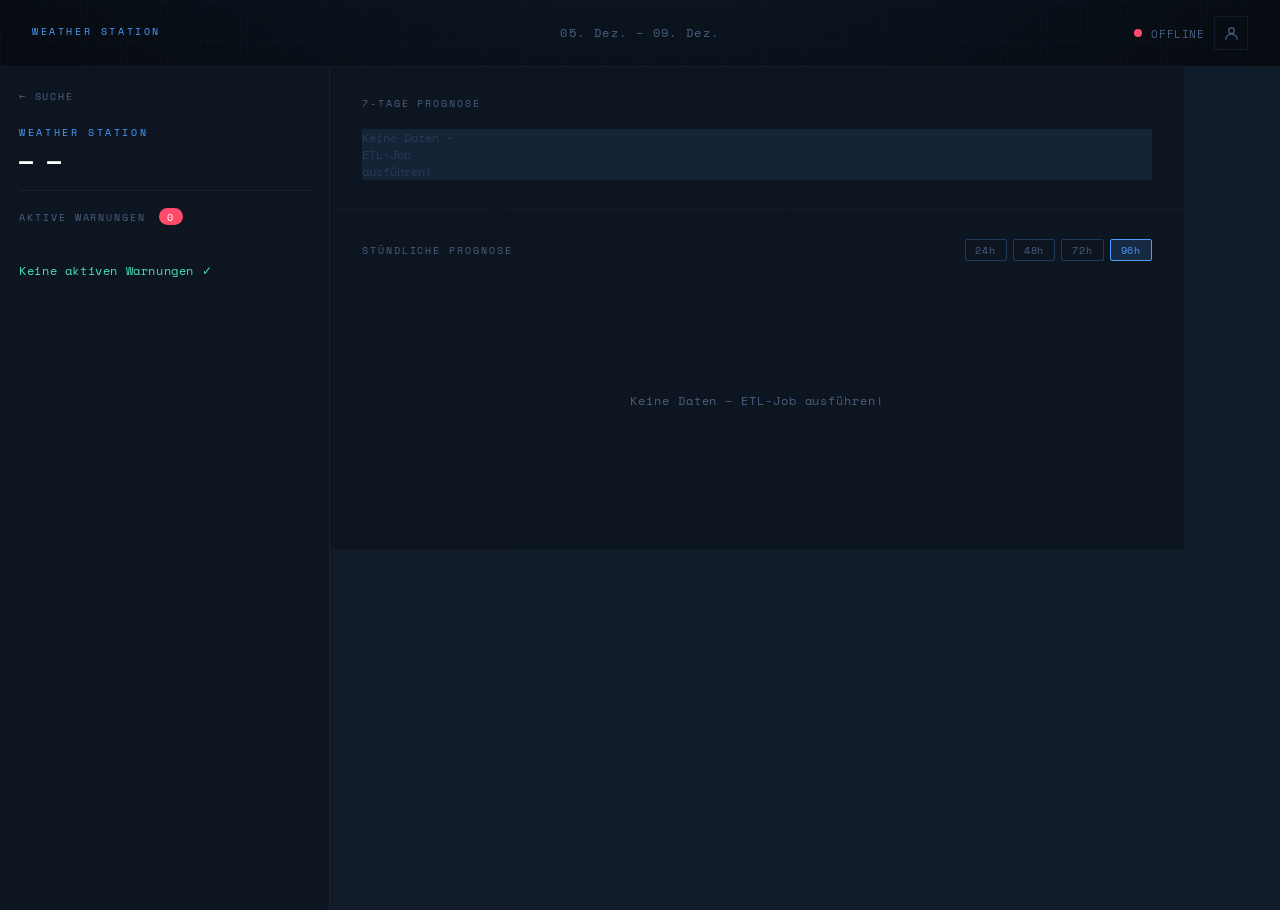
==== frontend/dashboard.html @ 2b3373ed "add user login and user panel at the upper right corner, custom warings are displayed here by a plac" ====
<!DOCTYPE html>
<html lang="de">
<head>
  <meta charset="UTF-8" />
  <meta name="viewport" content="width=device-width, initial-scale=1.0" />
  <title>Weather Data Visualisation</title>
  <link rel="preconnect" href="https://fonts.googleapis.com" />
  <link href="https://fonts.googleapis.com/css2?family=Space+Mono:wght@400;700&family=DM+Sans:wght@300;400;500&display=swap" rel="stylesheet" />
  <link rel="stylesheet" href="css/style.css" />
</head>
<body>

  <!-- ░░ BACKGROUND GRID ░░ -->
  <div class="bg-grid"></div>
  <div class="bg-glow"></div>

  <!-- ░░ HEADER ░░ -->
  <header class="header">
    <div class="header-left">
      <span class="station-label">WEATHER STATION</span>
    </div>
    <div class="header-center">
      <span class="forecast-range" id="forecastRange">——</span>
    </div>
    <div class="header-right">
      <div class="status-dot" id="statusDot"></div>
      <span class="last-updated" id="lastUpdated">Verbinde...</span>

      <!-- User menu -->
      <div class="user-menu-wrap">
        <button class="user-menu-btn" id="userMenuBtn" title="Anmelden">
          <svg viewBox="0 0 24 24" fill="none" stroke="currentColor" stroke-width="1.8" stroke-linecap="round" stroke-linejoin="round">
            <circle cx="12" cy="8" r="4"/>
            <path d="M4 20c0-4 3.6-7 8-7s8 3 8 7"/>
          </svg>
          <span class="user-online-dot"></span>
        </button>
        <div class="user-panel" id="userPanel">
          <div class="user-panel-header">
            <div class="user-panel-username" id="userPanelUsername"></div>
            <div class="user-panel-email" id="userPanelEmail"></div>
          </div>
          <div class="user-panel-section">
            <div class="user-panel-section-label">AKTIVE WARNUNGEN</div>
            <div class="user-panel-empty">Noch keine Warnungen konfiguriert.<br/>Warning-Baukasten folgt in Kürze.</div>
          </div>
          <div class="user-panel-footer">
            <button class="user-panel-btn danger" onclick="userLogout()">ABMELDEN</button>
          </div>
        </div>
      </div>
    </div>
  </header>

  <!-- ░░ ALERT BANNER ░░ -->
  <div class="alert-banner" id="alertBanner" style="display:none"></div>

  <!-- ░░ LAYOUT: SIDEBAR + MAIN ░░ -->
  <div class="dashboard-layout">

    <!-- ░░ SIDEBAR ░░ -->
    <aside class="sidebar">
      <a href="index.html" class="back-link">← SUCHE</a>

      <div class="sidebar-city">
        <span class="station-label">WEATHER STATION</span>
        <h1 class="city-name" id="cityName">— —</h1>
      </div>

      <div class="sidebar-divider"></div>

      <div class="sidebar-alerts">
        <div class="card-label">AKTIVE WARNUNGEN <span class="alert-count" id="alertCount">0</span></div>
        <div class="alerts-list" id="alertsList">
          <div class="no-alerts">Keine aktiven Warnungen ✓</div>
        </div>
      </div>
    </aside>

    <!-- ░░ MAIN GRID ░░ -->
    <main class="dashboard-grid">

      <!-- 7-day forecast -->
      <section class="card card--forecast">
        <div class="card-label">7-TAGE PROGNOSE</div>
        <div class="forecast-row" id="forecastRow">
          <div class="forecast-loading">Lade...</div>
        </div>
      </section>

      <!-- Hourly Plot (matplotlib PNG) -->
      <section class="card card--hourly-plot">
        <div class="card-label">STÜNDLICHE PROGNOSE
          <span class="plot-hours">
            <button class="toggle-btn" data-hours="24" onclick="switchPlotHours(24)">24h</button>
            <button class="toggle-btn" data-hours="48" onclick="switchPlotHours(48)">48h</button>
            <button class="toggle-btn" data-hours="72" onclick="switchPlotHours(72)">72h</button>
            <button class="toggle-btn active" data-hours="96" onclick="switchPlotHours(96)">96h</button>
          </span>
        </div>
        <div class="hourly-plot-wrapper">
          <img id="hourlyPlotImg" class="hourly-plot-img" src="" alt="Stündliche Prognose" />
          <div class="hourly-plot-loading" id="hourlyPlotLoading">Lade Diagramm...</div>
        </div>
      </section>

    </main>

  </div>

  <!-- ░░ DAY DETAIL MODAL ░░ -->
  <div class="modal-backdrop" id="dayModal" onclick="closeDayModal()">
    <div class="modal-box" onclick="event.stopPropagation()">
      <div class="modal-header">
        <span class="modal-title" id="modalTitle">—</span>
        <button class="modal-close" onclick="closeDayModal()">✕</button>
      </div>
      <div class="modal-body">
        <img id="modalPlotImg" class="modal-plot-img" src="" alt="" />
        <div class="modal-loading" id="modalLoading">Lade Stundendaten...</div>
      </div>
    </div>
  </div>

  <script src="js/app.js"></script>
  <script src="js/user-menu.js"></script>
</body>
</html>
---- frontend/css/style.css ----
/* ═══════════════════════════════════════════════
   Weather Station Dashboard
   Aesthetic: Dark Instrument / Precision Terminal
   ═══════════════════════════════════════════════ */

:root {
  --bg:           #080c12;
  --surface:      #0d1520;
  --surface-2:    #111c2e;
  --border:       rgba(80, 140, 220, 0.12);
  --border-bright:rgba(80, 140, 220, 0.3);
  --text:         #c8d8f0;
  --text-dim:     #4a6080;
  --text-muted:   #2a3a52;
  --accent:       #4a9eff;
  --accent-glow:  rgba(74, 158, 255, 0.15);
  --warm:         #ff9d4a;
  --cold:         #4ad4ff;
  --danger:       #ff4a6a;
  --warning:      #ffb84a;
  --info:         #4adfb8;
  --font-mono:    'Space Mono', monospace;
  --font-body:    'DM Sans', sans-serif;
}

*, *::before, *::after { box-sizing: border-box; margin: 0; padding: 0; }

html { scroll-behavior: smooth; }

body {
  background: var(--bg);
  color: var(--text);
  font-family: var(--font-body);
  font-weight: 300;
  min-height: 100vh;
  overflow-x: hidden;
}

/* ── Background atmosphere ── */
.bg-grid {
  position: fixed; inset: 0; z-index: 0; pointer-events: none;
  background-image:
    linear-gradient(rgba(74,158,255,0.03) 1px, transparent 1px),
    linear-gradient(90deg, rgba(74,158,255,0.03) 1px, transparent 1px);
  background-size: 40px 40px;
}

.bg-glow {
  position: fixed; inset: 0; z-index: 0; pointer-events: none;
  background: radial-gradient(ellipse 80% 50% at 50% -10%, rgba(74,158,255,0.08) 0%, transparent 70%);
}

/* ── Header ── */
.header {
  position: relative; z-index: 10;
  display: flex; justify-content: space-between; align-items: center;
  padding: 1rem 2rem;
  border-bottom: 1px solid var(--border);
}

.header-left { display: flex; align-items: center; }

.station-label {
  font-family: var(--font-mono);
  font-size: 0.65rem;
  letter-spacing: 0.25em;
  color: var(--accent);
  display: block;
  margin-bottom: 0.3rem;
}

.city-name {
  font-family: var(--font-mono);
  font-size: clamp(1.8rem, 4vw, 2.8rem);
  font-weight: 700;
  color: #fff;
  letter-spacing: -0.02em;
  line-height: 1;
}

.header-center {
  position: absolute;
  left: 50%;
  transform: translateX(-50%);
  bottom: 1.5rem;
  text-align: center;
}

.forecast-range {
  font-family: var(--font-mono);
  font-size: 0.72rem;
  letter-spacing: 0.12em;
  color: var(--text-dim);
}

.header-right {
  display: flex; align-items: center; gap: 0.6rem;
}

/* ── User Menu ── */
.user-menu-wrap { position: relative; }

.user-menu-btn {
  background: none;
  border: 1px solid var(--border);
  color: var(--text-dim);
  width: 34px; height: 34px;
  cursor: pointer;
  display: flex; align-items: center; justify-content: center;
  position: relative;
  transition: border-color .2s, color .2s;
}
.user-menu-btn:hover { border-color: var(--border-bright); color: var(--text); }
.user-menu-btn.logged-in { border-color: rgba(74,223,184,.35); color: var(--info); }
.user-menu-btn svg { width: 17px; height: 17px; }

.user-online-dot {
  position: absolute; top: -3px; right: -3px;
  width: 8px; height: 8px; border-radius: 50%;
  background: var(--info);
  box-shadow: 0 0 6px var(--info);
  display: none;
}
.user-menu-btn.logged-in .user-online-dot { display: block; }

.user-panel {
  position: absolute; top: calc(100% + 10px); right: 0;
  width: 240px;
  background: var(--surface);
  border: 1px solid var(--border-bright);
  z-index: 200;
  display: none;
}
.user-panel.open { display: block; }

.user-panel-header {
  padding: 14px 16px;
  border-bottom: 1px solid var(--border);
}
.user-panel-username {
  font-family: var(--font-mono); font-size: 13px;
  color: var(--text); font-weight: 700; margin-bottom: 3px;
}
.user-panel-email { font-size: 11px; color: var(--text-dim); }

.user-panel-section {
  padding: 10px 16px;
  border-bottom: 1px solid var(--border);
}
.user-panel-section-label {
  font-family: var(--font-mono); font-size: 9px;
  letter-spacing: .12em; color: var(--accent); margin-bottom: 7px;
}
.user-panel-empty { font-size: 11px; color: var(--text-dim); line-height: 1.5; }

.user-panel-footer { padding: 10px 16px; display: flex; flex-direction: column; gap: 7px; }

.user-panel-btn {
  background: none; border: 1px solid var(--border);
  color: var(--text-dim); font-family: var(--font-mono);
  font-size: 10px; letter-spacing: .08em;
  padding: 7px 10px; cursor: pointer; text-align: left;
  transition: border-color .2s, color .2s;
}
.user-panel-btn:hover { border-color: var(--border-bright); color: var(--text); }
.user-panel-btn.danger:hover { border-color: var(--danger); color: var(--danger); }

/* Fixed user-menu for pages without a header (index) */
.user-menu-fixed {
  position: fixed; top: 1rem; right: 1.5rem; z-index: 100;
}

.status-dot {
  width: 8px; height: 8px; border-radius: 50%;
  background: var(--text-muted);
  transition: background 0.5s, box-shadow 0.5s;
}
.status-dot.online {
  background: var(--info);
  box-shadow: 0 0 10px var(--info);
  animation: pulse 3s ease-in-out infinite;
}
.status-dot.error { background: var(--danger); }

@keyframes pulse {
  0%, 100% { opacity: 1; }
  50% { opacity: 0.4; }
}

.last-updated {
  font-family: var(--font-mono);
  font-size: 0.7rem;
  color: var(--text-dim);
  letter-spacing: 0.05em;
}

/* ── Alert Banner ── */
.alert-banner {
  position: relative; z-index: 10;
  padding: 0.75rem 2.5rem;
  background: rgba(255,74,106,0.1);
  border-bottom: 1px solid rgba(255,74,106,0.3);
  font-family: var(--font-mono);
  font-size: 0.72rem;
  color: var(--danger);
  letter-spacing: 0.1em;
  animation: bannerIn 0.4s ease;
}
@keyframes bannerIn { from { opacity: 0; transform: translateY(-100%); } to { opacity: 1; transform: translateY(0); } }

/* ── Dashboard Layout: sidebar + main ── */
.dashboard-layout {
  position: relative; z-index: 1;
  display: flex;
  min-height: calc(100vh - 57px);
}

/* ── Sidebar ── */
.sidebar {
  width: 330px;
  flex-shrink: 0;
  background: var(--surface);
  border-right: 1px solid var(--border);
  padding: 1.4rem 1.2rem;
  display: flex;
  flex-direction: column;
  gap: 1.1rem;
  position: sticky;
  top: 0;
  height: calc(100vh - 57px);
  overflow-y: auto;
}

.sidebar .back-link { margin-bottom: 0.2rem; }

.sidebar-city {
  display: flex;
  flex-direction: column;
  gap: 0.25rem;
}

.sidebar-city .city-name {
  font-size: clamp(1.2rem, 1.8vw, 1.8rem);
  letter-spacing: -0.01em;
}

.sidebar-divider {
  height: 1px;
  background: var(--border);
  flex-shrink: 0;
}

.sidebar-alerts {
  flex: 1;
  display: flex;
  flex-direction: column;
  gap: 0.6rem;
  overflow-y: auto;
  min-height: 0;
}

.sidebar .alerts-list {
  flex-wrap: nowrap;
  flex-direction: column;
}

.sidebar .alert-chip {
  max-width: 100%;
  min-width: 0;
  flex: none;
}

/* ── Dashboard Grid — main content ── */
.dashboard-grid {
  flex: 1;
  display: grid;
  grid-template-columns: 1fr;
  gap: 1px;
  background: var(--border);
  align-content: start;
  padding-right: 6rem;
}

/* ── Cards ── */
.card {
  background: var(--surface);
  padding: 1.8rem 2rem;
  position: relative;
  overflow: hidden;
  transition: background 0.3s;
}
.card:hover { background: var(--surface-2); }

.card-label {
  font-family: var(--font-mono);
  font-size: 0.6rem;
  letter-spacing: 0.2em;
  color: var(--text-dim);
  margin-bottom: 1.2rem;
  display: flex; align-items: center; gap: 0.8rem;
}

/* ── Alerts Card ── */
.alert-count {
  background: var(--danger);
  color: #fff;
  font-family: var(--font-mono);
  font-size: 0.6rem;
  padding: 0.1rem 0.5rem;
  border-radius: 999px;
  display: inline-block;
  min-width: 1.5rem;
  text-align: center;
}
.alert-count[data-count="0"] { background: var(--text-muted); }

.alerts-list {
  display: flex; flex-wrap: wrap; gap: 0.7rem;
}

.no-alerts {
  font-family: var(--font-mono);
  font-size: 0.75rem;
  color: var(--info);
  letter-spacing: 0.05em;
  padding: 0.5rem 0;
}

.alert-chip {
  display: flex; align-items: flex-start; gap: 0.7rem;
  padding: 0.8rem 1rem;
  border-radius: 4px;
  border-left: 3px solid;
  flex: 1; min-width: 220px; max-width: 380px;
  animation: chipIn 0.4s ease;
}
@keyframes chipIn { from { opacity: 0; transform: translateX(-12px); } to { opacity: 1; transform: translateX(0); } }

.alert-chip.danger  { background: rgba(255,74,106,0.08);  border-color: var(--danger); }
.alert-chip.warning { background: rgba(255,184,74,0.08);  border-color: var(--warning); }
.alert-chip.info    { background: rgba(74,223,184,0.08);  border-color: var(--info); }

.chip-icon { font-size: 1.2rem; flex-shrink: 0; margin-top: 0.1rem; }
.chip-body { display: flex; flex-direction: column; gap: 0.2rem; }
.chip-name {
  font-family: var(--font-mono);
  font-size: 0.7rem;
  letter-spacing: 0.1em;
  font-weight: 700;
}
.chip-name.danger  { color: var(--danger); }
.chip-name.warning { color: var(--warning); }
.chip-name.info    { color: var(--info); }
.chip-msg  { font-size: 0.8rem; color: var(--text-dim); line-height: 1.4; }
.chip-date {
  font-family: var(--font-mono);
  font-size: 0.6rem;
  color: var(--text-muted);
  margin-top: 0.2rem;
}

/* ── Hourly Plot card ── */
.plot-hours { display: flex; gap: 0.4rem; margin-left: auto; }

.toggle-btn {
  background: transparent;
  border: 1px solid var(--border-bright);
  color: var(--text-dim);
  font-family: var(--font-mono);
  font-size: 0.6rem;
  letter-spacing: 0.1em;
  padding: 0.2rem 0.6rem;
  cursor: pointer;
  border-radius: 2px;
  transition: all 0.2s;
}
.toggle-btn.active, .toggle-btn:hover {
  background: var(--accent-glow);
  color: var(--accent);
  border-color: var(--accent);
}

.hourly-plot-wrapper {
  position: relative;
  width: 100%;
  min-height: 240px;
  display: flex;
  align-items: center;
  justify-content: center;
}

.hourly-plot-img {
  width: 100%;
  height: auto;
  display: block;
  border-radius: 2px;
  opacity: 0;
  transition: opacity 0.4s ease;
}
.hourly-plot-img.loaded { opacity: 1; }

.hourly-plot-loading {
  position: absolute;
  font-family: var(--font-mono);
  font-size: 0.72rem;
  color: var(--text-dim);
  letter-spacing: 0.08em;
}

/* ── 7-day Forecast ── */
.forecast-row {
  display: grid;
  grid-template-columns: repeat(7, 1fr);
  gap: 1px;
  background: var(--border);
}
.forecast-loading { color: var(--text-muted); font-family: var(--font-mono); font-size: 0.75rem; }

.forecast-day {
  background: var(--bg);
  padding: 1rem 0.8rem;
  display: flex; flex-direction: column; align-items: center; gap: 0.5rem;
  transition: background 0.2s;
  cursor: default;
}
.forecast-day:hover { background: var(--surface-2); }
.forecast-day.today { background: rgba(74,158,255,0.06); }

.f-weekday {
  font-family: var(--font-mono);
  font-size: 0.6rem;
  letter-spacing: 0.15em;
  color: var(--text-dim);
}
.forecast-day.today .f-weekday { color: var(--accent); }
.f-icon   { font-size: 1.6rem; }
.f-max    { font-family: var(--font-mono); font-size: 1rem; color: var(--warm); }
.f-min    { font-family: var(--font-mono); font-size: 0.8rem; color: var(--cold); }
.f-rain   {
  font-family: var(--font-mono); font-size: 0.6rem; color: var(--accent);
  display: flex; align-items: center; gap: 0.2rem;
}

/* ── Day Detail Modal ── */
.modal-backdrop {
  display: none;
  position: fixed; inset: 0; z-index: 100;
  background: rgba(8, 12, 18, 0.88);
  backdrop-filter: blur(4px);
  align-items: center; justify-content: center;
}
.modal-backdrop.open { display: flex; animation: fadeIn 0.2s ease; }
@keyframes fadeIn { from { opacity: 0; } to { opacity: 1; } }

.modal-box {
  background: var(--surface);
  border: 1px solid var(--border-bright);
  border-radius: 4px;
  width: min(820px, 95vw);
  max-height: 90vh;
  overflow: hidden;
  display: flex; flex-direction: column;
  animation: slideUp 0.25s ease;
}
@keyframes slideUp { from { transform: translateY(24px); opacity: 0; } to { transform: translateY(0); opacity: 1; } }

.modal-header {
  display: flex; align-items: center; justify-content: space-between;
  padding: 0.9rem 1.2rem;
  border-bottom: 1px solid var(--border);
}
.modal-title {
  font-family: var(--font-mono);
  font-size: 0.7rem;
  letter-spacing: 0.18em;
  color: var(--text-dim);
}
.modal-close {
  background: transparent; border: none;
  color: var(--text-dim); font-size: 0.9rem;
  cursor: pointer; padding: 0.2rem 0.4rem;
  transition: color 0.15s;
}
.modal-close:hover { color: var(--text); }

.modal-body {
  position: relative;
  padding: 1rem;
  overflow-y: auto;
  display: flex; align-items: center; justify-content: center;
  min-height: 200px;
}
.modal-plot-img {
  width: 100%; height: auto;
  display: block; border-radius: 2px;
  opacity: 0; transition: opacity 0.3s ease;
}
.modal-plot-img.loaded { opacity: 1; }
.modal-loading {
  position: absolute;
  font-family: var(--font-mono);
  font-size: 0.72rem;
  color: var(--text-dim);
  letter-spacing: 0.08em;
}

/* ── Forecast day clickable ── */
.forecast-day { cursor: pointer; }
.forecast-day:hover { background: var(--surface-2); outline: 1px solid var(--border-bright); }

/* ── Dashboard Back-Link ── */
.back-link {
  font-family: var(--font-mono);
  font-size: 0.6rem;
  letter-spacing: 0.18em;
  color: var(--text-dim);
  text-decoration: none;
  margin-bottom: 0.5rem;
  transition: color 0.2s;
  display: inline-block;
}
.back-link:hover { color: var(--accent); }

/* ══════════════════════════════════════════════
   Landing Page – Station Search
   ══════════════════════════════════════════════ */

.search-page {
  position: relative; z-index: 1;
  display: flex;
  flex-direction: column;
  align-items: center;
  justify-content: center;
  min-height: 100vh;
  padding: 2rem 1rem 4rem;
  gap: 2rem;
}

/* ── Hero Text ── */
.search-hero {
  text-align: center;
  display: flex;
  flex-direction: column;
  align-items: center;
  gap: 0.7rem;
}

.search-title {
  font-family: var(--font-mono);
  font-size: clamp(2rem, 6vw, 3.8rem);
  font-weight: 700;
  color: #fff;
  line-height: 1.1;
  letter-spacing: -0.02em;
}

.search-subtitle {
  font-size: 0.9rem;
  color: var(--text-dim);
  font-weight: 300;
  letter-spacing: 0.04em;
}

/* ── Search Box ── */
.search-box-wrap {
  width: 100%;
  max-width: 560px;
  display: flex;
  flex-direction: column;
  gap: 0;
}

.search-box {
  display: flex;
  align-items: center;
  gap: 0.8rem;
  background: var(--surface);
  border: 1px solid var(--border-bright);
  border-radius: 4px 4px 0 0;
  padding: 0.9rem 1.2rem;
  transition: border-color 0.2s, box-shadow 0.2s;
}
.search-box:focus-within {
  border-color: var(--accent);
  box-shadow: 0 0 0 3px var(--accent-glow);
}

.search-icon {
  font-size: 1.2rem;
  color: var(--text-dim);
  flex-shrink: 0;
  line-height: 1;
}

.search-input {
  flex: 1;
  background: transparent;
  border: none;
  outline: none;
  color: var(--text);
  font-family: var(--font-body);
  font-size: 1rem;
  font-weight: 400;
}
.search-input::placeholder { color: var(--text-muted); }

.search-clear {
  font-size: 0.75rem;
  color: var(--text-dim);
  cursor: pointer;
  display: none;
  padding: 0.2rem 0.3rem;
  transition: color 0.15s;
  flex-shrink: 0;
}
.search-clear:hover { color: var(--text); }

/* ── Results List ── */
.search-results {
  background: var(--surface);
  border: 1px solid var(--border-bright);
  border-top: 1px solid var(--border);
  border-radius: 0 0 4px 4px;
  overflow: hidden;
  max-height: 0;
  opacity: 0;
  transition: max-height 0.25s ease, opacity 0.2s ease;
}
.search-results.open {
  max-height: 400px;
  opacity: 1;
}

.result-empty {
  padding: 1.2rem;
  font-family: var(--font-mono);
  font-size: 0.72rem;
  color: var(--text-dim);
  letter-spacing: 0.05em;
  text-align: center;
}

.result-item {
  width: 100%;
  background: transparent;
  border: none;
  border-bottom: 1px solid var(--border);
  padding: 0.85rem 1.2rem;
  display: flex;
  align-items: center;
  gap: 0.9rem;
  cursor: pointer;
  text-align: left;
  transition: background 0.15s;
  color: var(--text);
}
.result-item:last-child { border-bottom: none; }
.result-item:hover { background: var(--surface-2); }

.result-icon {
  font-size: 0.9rem;
  flex-shrink: 0;
  opacity: 0.6;
}

.result-body {
  flex: 1;
  display: flex;
  flex-direction: column;
  gap: 0.15rem;
  overflow: hidden;
}

.result-name {
  font-size: 0.95rem;
  font-weight: 500;
  color: #fff;
  white-space: nowrap;
  overflow: hidden;
  text-overflow: ellipsis;
}
.result-name mark {
  background: transparent;
  color: var(--accent);
  font-weight: 700;
}

.result-meta {
  font-family: var(--font-mono);
  font-size: 0.6rem;
  letter-spacing: 0.08em;
  color: var(--text-dim);
  white-space: nowrap;
  overflow: hidden;
  text-overflow: ellipsis;
}
.result-meta mark {
  background: transparent;
  color: var(--accent);
}

.result-coords {
  font-family: var(--font-mono);
  font-size: 0.58rem;
  color: var(--text-muted);
  letter-spacing: 0.05em;
  flex-shrink: 0;
  white-space: nowrap;
}

.result-arrow {
  font-size: 0.8rem;
  color: var(--text-muted);
  flex-shrink: 0;
  transition: color 0.15s, transform 0.15s;
}
.result-item:hover .result-arrow {
  color: var(--accent);
  transform: translateX(3px);
}

/* ── Hint text ── */
.search-hint {
  font-family: var(--font-mono);
  font-size: 0.65rem;
  letter-spacing: 0.1em;
  color: var(--text-muted);
  text-align: center;
  transition: opacity 0.2s;
}
.search-hint.hidden  { opacity: 0; pointer-events: none; }
.search-hint.error   { color: var(--danger); }
.search-hint.searching { color: var(--text-dim); }

/* ── Responsive ── */
@media (max-width: 1100px) {
  .sidebar { width: 260px; }
}

@media (max-width: 900px) {
  .sidebar { width: 200px; padding: 1rem 0.9rem; }
}

@media (max-width: 680px) {
  .forecast-row { grid-template-columns: repeat(4, 1fr); }
  .header { padding: 0.8rem 1rem; }
  .header-center { display: none; }
  .card { padding: 1.2rem; }
  .result-coords { display: none; }
  .sidebar { display: none; }
  .dashboard-layout { display: block; }
}
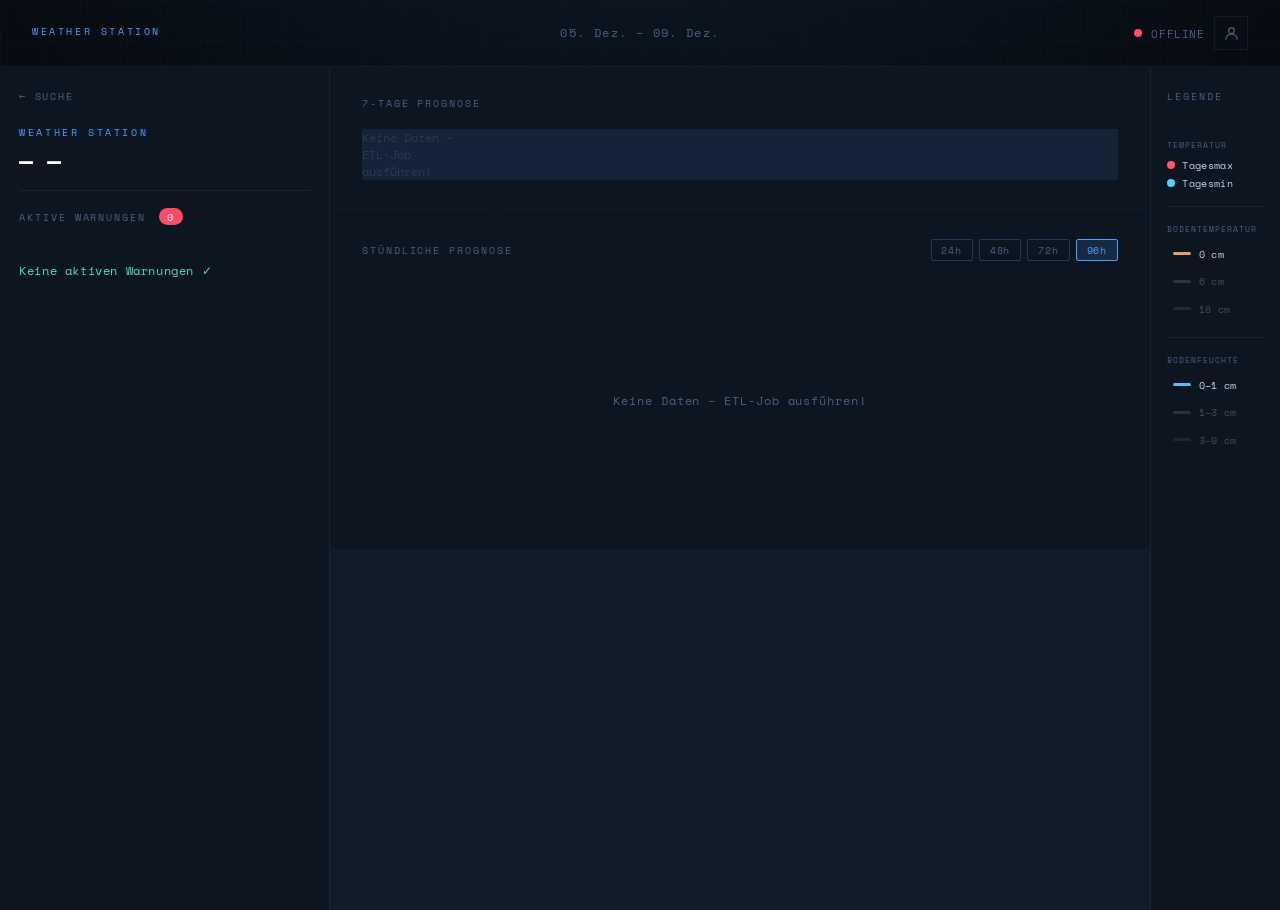
==== commit 635923b3: "Session 3+4: Soil data pipeline, warning configurator, email notifications Session 3: - Warning-Bauk" ====
--- a/frontend/dashboard.html
+++ b/frontend/dashboard.html
@@ -42,7 +42,10 @@
           </div>
           <div class="user-panel-section">
             <div class="user-panel-section-label">AKTIVE WARNUNGEN</div>
-            <div class="user-panel-empty">Noch keine Warnungen konfiguriert.<br/>Warning-Baukasten folgt in Kürze.</div>
+            <div id="userPanelWarnings" style="margin-bottom:.4rem;">
+              <div style="font-size:11px;color:var(--text-dim);font-family:var(--font-mono);">Lädt…</div>
+            </div>
+            <a href="warnings.html" style="font-size:10px;font-family:var(--font-mono);color:var(--accent);text-decoration:none;letter-spacing:.08em;">+ NEUE WARNUNG</a>
           </div>
           <div class="user-panel-footer">
             <button class="user-panel-btn danger" onclick="userLogout()">ABMELDEN</button>
@@ -55,10 +58,10 @@
   <!-- ░░ ALERT BANNER ░░ -->
   <div class="alert-banner" id="alertBanner" style="display:none"></div>
 
-  <!-- ░░ LAYOUT: SIDEBAR + MAIN ░░ -->
+  <!-- ░░ LAYOUT: SIDEBAR + MAIN + LEGEND ░░ -->
   <div class="dashboard-layout">
 
-    <!-- ░░ SIDEBAR ░░ -->
+    <!-- ░░ LEFT SIDEBAR ░░ -->
     <aside class="sidebar">
       <a href="index.html" class="back-link">← SUCHE</a>
 
@@ -106,6 +109,51 @@
 
     </main>
 
+    <!-- ░░ RIGHT LEGEND PANEL ░░ -->
+    <aside class="legend-panel">
+      <div class="card-label">LEGENDE</div>
+
+      <div class="legend-group">
+        <div class="legend-group-title">TEMPERATUR</div>
+        <div class="legend-item">
+          <span class="legend-swatch" style="background:#ff5566;border-radius:50%;width:8px;height:8px"></span>Tagesmax
+        </div>
+        <div class="legend-item">
+          <span class="legend-swatch" style="background:#4ad4ff;border-radius:50%;width:8px;height:8px"></span>Tagesmin
+        </div>
+      </div>
+
+      <div class="legend-divider"></div>
+
+      <div class="legend-group">
+        <div class="legend-group-title">BODENTEMPERATUR</div>
+        <button class="legend-btn active" data-type="T" data-depth="0" onclick="toggleSoilDepth('T','0')">
+          <span class="legend-swatch" style="background:#e8a05c"></span><span>0 cm</span>
+        </button>
+        <button class="legend-btn inactive" data-type="T" data-depth="6" onclick="toggleSoilDepth('T','6')">
+          <span class="legend-swatch" style="background:#c07830"></span><span>6 cm</span>
+        </button>
+        <button class="legend-btn inactive" data-type="T" data-depth="18" onclick="toggleSoilDepth('T','18')">
+          <span class="legend-swatch" style="background:#8b5520"></span><span>18 cm</span>
+        </button>
+      </div>
+
+      <div class="legend-divider"></div>
+
+      <div class="legend-group">
+        <div class="legend-group-title">BODENFEUCHTE</div>
+        <button class="legend-btn active" data-type="M" data-depth="0-1" onclick="toggleSoilDepth('M','0-1')">
+          <span class="legend-swatch" style="background:#5bb8f5"></span><span>0–1 cm</span>
+        </button>
+        <button class="legend-btn inactive" data-type="M" data-depth="1-3" onclick="toggleSoilDepth('M','1-3')">
+          <span class="legend-swatch" style="background:#3a8cc4"></span><span>1–3 cm</span>
+        </button>
+        <button class="legend-btn inactive" data-type="M" data-depth="3-9" onclick="toggleSoilDepth('M','3-9')">
+          <span class="legend-swatch" style="background:#1e5f8a"></span><span>3–9 cm</span>
+        </button>
+      </div>
+    </aside>
+
   </div>
 
   <!-- ░░ DAY DETAIL MODAL ░░ -->
--- a/frontend/css/style.css
+++ b/frontend/css/style.css
@@ -259,6 +259,87 @@
   min-height: 0;
 }
 
+/* ── Right Legend Panel ── */
+.legend-panel {
+  width: 130px;
+  flex-shrink: 0;
+  background: var(--surface);
+  border-left: 1px solid var(--border);
+  padding: 1.4rem 1rem;
+  display: flex;
+  flex-direction: column;
+  gap: 1rem;
+  position: sticky;
+  top: 0;
+  height: calc(100vh - 57px);
+  overflow-y: auto;
+}
+
+.legend-group {
+  display: flex;
+  flex-direction: column;
+  gap: 0.25rem;
+}
+
+.legend-group-title {
+  font-family: var(--font-mono);
+  font-size: 0.52rem;
+  letter-spacing: 0.12em;
+  color: var(--text-dim);
+  margin-bottom: 0.2rem;
+}
+
+.legend-item {
+  display: flex;
+  align-items: center;
+  gap: 0.45rem;
+  font-family: var(--font-mono);
+  font-size: 0.6rem;
+  color: var(--text-secondary);
+  letter-spacing: 0.04em;
+}
+
+.legend-swatch {
+  display: inline-block;
+  width: 18px;
+  height: 3px;
+  flex-shrink: 0;
+  border-radius: 2px;
+}
+
+.legend-divider {
+  height: 1px;
+  background: var(--border);
+  flex-shrink: 0;
+}
+
+/* Clickable depth toggle buttons */
+.legend-btn {
+  display: flex;
+  align-items: center;
+  gap: 0.45rem;
+  width: 100%;
+  background: none;
+  border: none;
+  padding: 0.3rem 0.4rem;
+  margin: 0;
+  cursor: pointer;
+  border-radius: 4px;
+  font-family: var(--font-mono);
+  font-size: 0.6rem;
+  color: var(--text-secondary);
+  letter-spacing: 0.04em;
+  text-align: left;
+  transition: background 0.15s, opacity 0.2s;
+}
+.legend-btn:hover { background: var(--surface-2); }
+.legend-btn.inactive {
+  opacity: 0.28;
+}
+.legend-btn.inactive .legend-swatch {
+  filter: grayscale(0.8);
+}
+
 .sidebar .alerts-list {
   flex-wrap: nowrap;
   flex-direction: column;
@@ -278,7 +359,6 @@
   gap: 1px;
   background: var(--border);
   align-content: start;
-  padding-right: 6rem;
 }
 
 /* ── Cards ── */
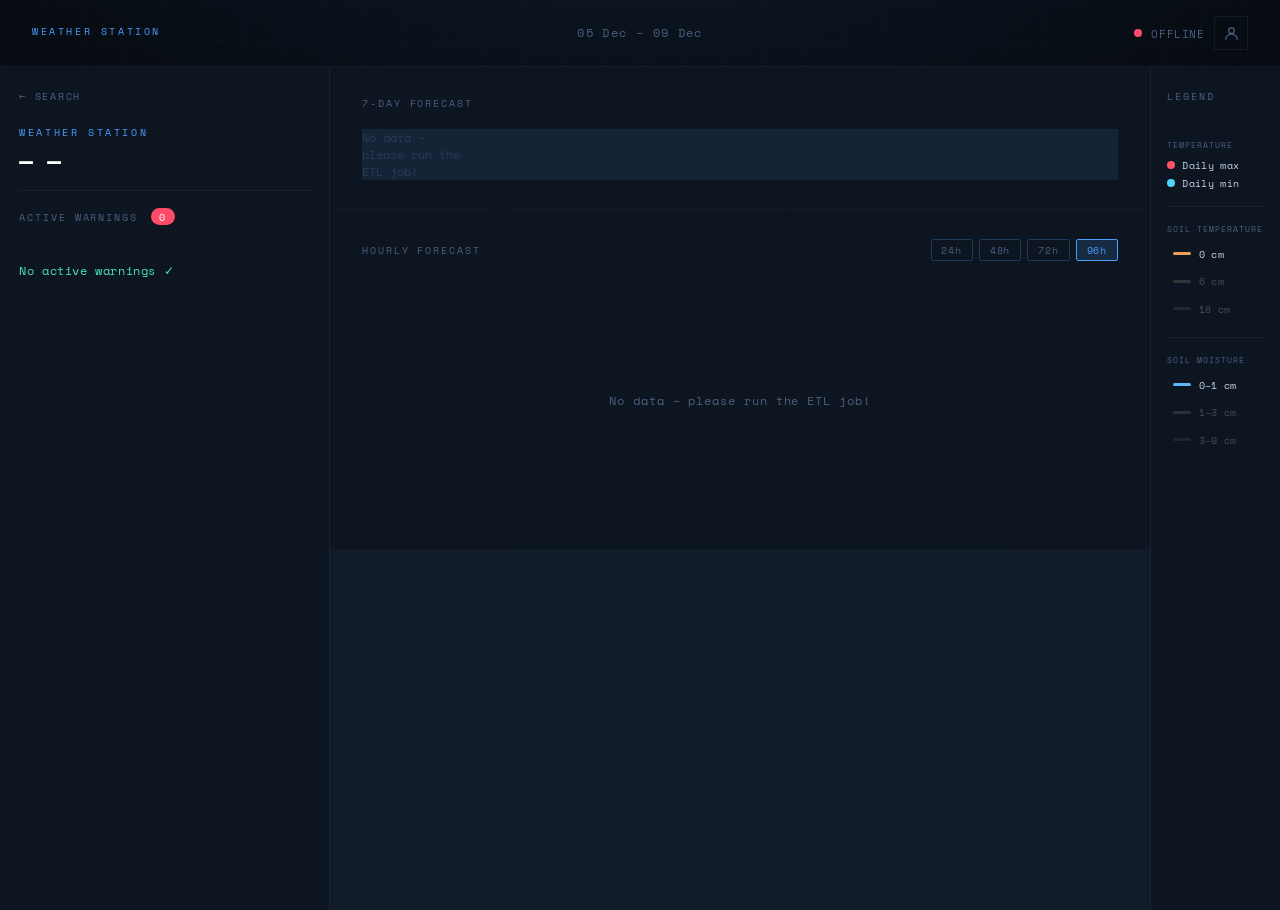
==== commit 388485de: "English translation, chart 00:00 start, notify timing, temp panel" ====
--- a/frontend/dashboard.html
+++ b/frontend/dashboard.html
@@ -1,5 +1,5 @@
 <!DOCTYPE html>
-<html lang="de">
+<html lang="en">
 <head>
   <meta charset="UTF-8" />
   <meta name="viewport" content="width=device-width, initial-scale=1.0" />
@@ -7,6 +7,17 @@
   <link rel="preconnect" href="https://fonts.googleapis.com" />
   <link href="https://fonts.googleapis.com/css2?family=Space+Mono:wght@400;700&family=DM+Sans:wght@300;400;500&display=swap" rel="stylesheet" />
   <link rel="stylesheet" href="css/style.css" />
+  <!-- Theme Loader: reads active theme from localStorage and injects CSS -->
+  <script>
+    (function(){
+      var t = localStorage.getItem('weather_etl_theme');
+      if (t && /^theme-[a-z]+$/.test(t)) {
+        var l = document.createElement('link');
+        l.rel = 'stylesheet'; l.href = 'css/' + t + '.css';
+        document.currentScript.insertAdjacentElement('afterend', l);
+      }
+    })();
+  </script>
 </head>
 <body>
 
@@ -24,11 +35,11 @@
     </div>
     <div class="header-right">
       <div class="status-dot" id="statusDot"></div>
-      <span class="last-updated" id="lastUpdated">Verbinde...</span>
+      <span class="last-updated" id="lastUpdated">Connecting...</span>
 
       <!-- User menu -->
       <div class="user-menu-wrap">
-        <button class="user-menu-btn" id="userMenuBtn" title="Anmelden">
+        <button class="user-menu-btn" id="userMenuBtn" title="Sign in">
           <svg viewBox="0 0 24 24" fill="none" stroke="currentColor" stroke-width="1.8" stroke-linecap="round" stroke-linejoin="round">
             <circle cx="12" cy="8" r="4"/>
             <path d="M4 20c0-4 3.6-7 8-7s8 3 8 7"/>
@@ -41,14 +52,14 @@
             <div class="user-panel-email" id="userPanelEmail"></div>
           </div>
           <div class="user-panel-section">
-            <div class="user-panel-section-label">AKTIVE WARNUNGEN</div>
+            <div class="user-panel-section-label">ACTIVE WARNINGS</div>
             <div id="userPanelWarnings" style="margin-bottom:.4rem;">
-              <div style="font-size:11px;color:var(--text-dim);font-family:var(--font-mono);">Lädt…</div>
+              <div style="font-size:11px;color:var(--text-dim);font-family:var(--font-mono);">Loading…</div>
             </div>
-            <a href="warnings.html" style="font-size:10px;font-family:var(--font-mono);color:var(--accent);text-decoration:none;letter-spacing:.08em;">+ NEUE WARNUNG</a>
+            <a href="warnings.html" style="font-size:10px;font-family:var(--font-mono);color:var(--accent);text-decoration:none;letter-spacing:.08em;">+ NEW WARNING</a>
           </div>
           <div class="user-panel-footer">
-            <button class="user-panel-btn danger" onclick="userLogout()">ABMELDEN</button>
+            <button class="user-panel-btn danger" onclick="userLogout()">SIGN OUT</button>
           </div>
         </div>
       </div>
@@ -63,7 +74,7 @@
 
     <!-- ░░ LEFT SIDEBAR ░░ -->
     <aside class="sidebar">
-      <a href="index.html" class="back-link">← SUCHE</a>
+      <a href="index.html" class="back-link">← SEARCH</a>
 
       <div class="sidebar-city">
         <span class="station-label">WEATHER STATION</span>
@@ -73,9 +84,9 @@
       <div class="sidebar-divider"></div>
 
       <div class="sidebar-alerts">
-        <div class="card-label">AKTIVE WARNUNGEN <span class="alert-count" id="alertCount">0</span></div>
+        <div class="card-label">ACTIVE WARNINGS <span class="alert-count" id="alertCount">0</span></div>
         <div class="alerts-list" id="alertsList">
-          <div class="no-alerts">Keine aktiven Warnungen ✓</div>
+          <div class="no-alerts">No active warnings ✓</div>
         </div>
       </div>
     </aside>
@@ -85,15 +96,15 @@
 
       <!-- 7-day forecast -->
       <section class="card card--forecast">
-        <div class="card-label">7-TAGE PROGNOSE</div>
+        <div class="card-label">7-DAY FORECAST</div>
         <div class="forecast-row" id="forecastRow">
-          <div class="forecast-loading">Lade...</div>
+          <div class="forecast-loading">Loading...</div>
         </div>
       </section>
 
       <!-- Hourly Plot (matplotlib PNG) -->
       <section class="card card--hourly-plot">
-        <div class="card-label">STÜNDLICHE PROGNOSE
+        <div class="card-label">HOURLY FORECAST
           <span class="plot-hours">
             <button class="toggle-btn" data-hours="24" onclick="switchPlotHours(24)">24h</button>
             <button class="toggle-btn" data-hours="48" onclick="switchPlotHours(48)">48h</button>
@@ -102,8 +113,8 @@
           </span>
         </div>
         <div class="hourly-plot-wrapper">
-          <img id="hourlyPlotImg" class="hourly-plot-img" src="" alt="Stündliche Prognose" />
-          <div class="hourly-plot-loading" id="hourlyPlotLoading">Lade Diagramm...</div>
+          <img id="hourlyPlotImg" class="hourly-plot-img" src="" alt="Hourly Forecast" />
+          <div class="hourly-plot-loading" id="hourlyPlotLoading">Loading chart...</div>
         </div>
       </section>
 
@@ -111,22 +122,22 @@
 
     <!-- ░░ RIGHT LEGEND PANEL ░░ -->
     <aside class="legend-panel">
-      <div class="card-label">LEGENDE</div>
+      <div class="card-label">LEGEND</div>
 
       <div class="legend-group">
-        <div class="legend-group-title">TEMPERATUR</div>
+        <div class="legend-group-title">TEMPERATURE</div>
         <div class="legend-item">
-          <span class="legend-swatch" style="background:#ff5566;border-radius:50%;width:8px;height:8px"></span>Tagesmax
+          <span class="legend-swatch" style="background:#ff5566;border-radius:50%;width:8px;height:8px"></span>Daily max
         </div>
         <div class="legend-item">
-          <span class="legend-swatch" style="background:#4ad4ff;border-radius:50%;width:8px;height:8px"></span>Tagesmin
+          <span class="legend-swatch" style="background:#4ad4ff;border-radius:50%;width:8px;height:8px"></span>Daily min
         </div>
       </div>
 
       <div class="legend-divider"></div>
 
       <div class="legend-group">
-        <div class="legend-group-title">BODENTEMPERATUR</div>
+        <div class="legend-group-title">SOIL TEMPERATURE</div>
         <button class="legend-btn active" data-type="T" data-depth="0" onclick="toggleSoilDepth('T','0')">
           <span class="legend-swatch" style="background:#e8a05c"></span><span>0 cm</span>
         </button>
@@ -141,7 +152,7 @@
       <div class="legend-divider"></div>
 
       <div class="legend-group">
-        <div class="legend-group-title">BODENFEUCHTE</div>
+        <div class="legend-group-title">SOIL MOISTURE</div>
         <button class="legend-btn active" data-type="M" data-depth="0-1" onclick="toggleSoilDepth('M','0-1')">
           <span class="legend-swatch" style="background:#5bb8f5"></span><span>0–1 cm</span>
         </button>
@@ -165,7 +176,7 @@
       </div>
       <div class="modal-body">
         <img id="modalPlotImg" class="modal-plot-img" src="" alt="" />
-        <div class="modal-loading" id="modalLoading">Lade Stundendaten...</div>
+        <div class="modal-loading" id="modalLoading">Loading hourly data...</div>
       </div>
     </div>
   </div>
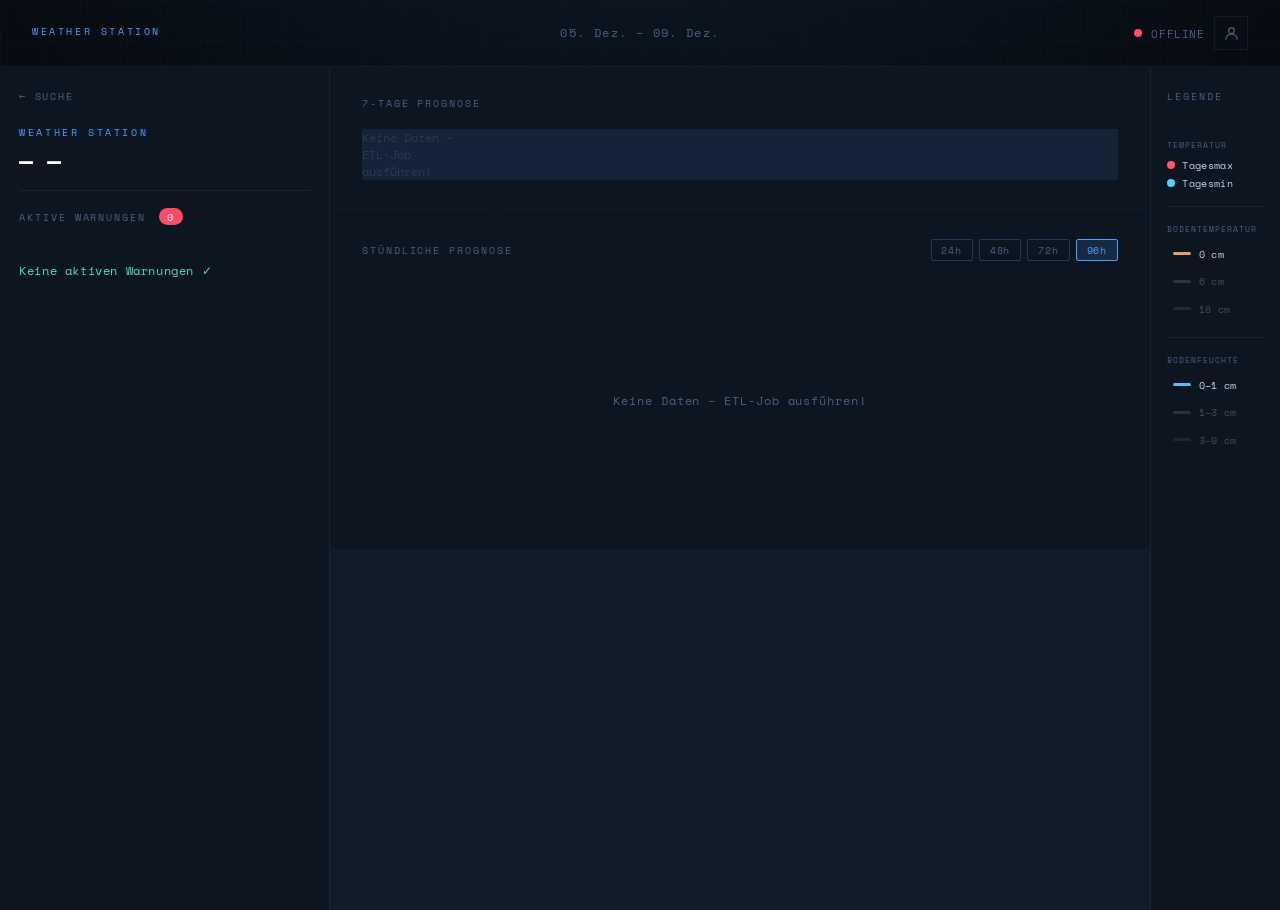
==== commit a061ea09: "Session 5: Security fixes, documentation & theme cleanup Security (OWASP fixes): - F-04: /weather/fe" ====
--- a/frontend/dashboard.html
+++ b/frontend/dashboard.html
@@ -1,5 +1,5 @@
 <!DOCTYPE html>
-<html lang="en">
+<html lang="de">
 <head>
   <meta charset="UTF-8" />
   <meta name="viewport" content="width=device-width, initial-scale=1.0" />
@@ -7,17 +7,6 @@
   <link rel="preconnect" href="https://fonts.googleapis.com" />
   <link href="https://fonts.googleapis.com/css2?family=Space+Mono:wght@400;700&family=DM+Sans:wght@300;400;500&display=swap" rel="stylesheet" />
   <link rel="stylesheet" href="css/style.css" />
-  <!-- Theme Loader: reads active theme from localStorage and injects CSS -->
-  <script>
-    (function(){
-      var t = localStorage.getItem('weather_etl_theme');
-      if (t && /^theme-[a-z]+$/.test(t)) {
-        var l = document.createElement('link');
-        l.rel = 'stylesheet'; l.href = 'css/' + t + '.css';
-        document.currentScript.insertAdjacentElement('afterend', l);
-      }
-    })();
-  </script>
 </head>
 <body>
 
@@ -35,11 +24,11 @@
     </div>
     <div class="header-right">
       <div class="status-dot" id="statusDot"></div>
-      <span class="last-updated" id="lastUpdated">Connecting...</span>
+      <span class="last-updated" id="lastUpdated">Verbinde...</span>
 
       <!-- User menu -->
       <div class="user-menu-wrap">
-        <button class="user-menu-btn" id="userMenuBtn" title="Sign in">
+        <button class="user-menu-btn" id="userMenuBtn" title="Anmelden">
           <svg viewBox="0 0 24 24" fill="none" stroke="currentColor" stroke-width="1.8" stroke-linecap="round" stroke-linejoin="round">
             <circle cx="12" cy="8" r="4"/>
             <path d="M4 20c0-4 3.6-7 8-7s8 3 8 7"/>
@@ -52,14 +41,14 @@
             <div class="user-panel-email" id="userPanelEmail"></div>
           </div>
           <div class="user-panel-section">
-            <div class="user-panel-section-label">ACTIVE WARNINGS</div>
+            <div class="user-panel-section-label">AKTIVE WARNUNGEN</div>
             <div id="userPanelWarnings" style="margin-bottom:.4rem;">
-              <div style="font-size:11px;color:var(--text-dim);font-family:var(--font-mono);">Loading…</div>
+              <div style="font-size:11px;color:var(--text-dim);font-family:var(--font-mono);">Lädt…</div>
             </div>
-            <a href="warnings.html" style="font-size:10px;font-family:var(--font-mono);color:var(--accent);text-decoration:none;letter-spacing:.08em;">+ NEW WARNING</a>
+            <a href="warnings.html" style="font-size:10px;font-family:var(--font-mono);color:var(--accent);text-decoration:none;letter-spacing:.08em;">+ NEUE WARNUNG</a>
           </div>
           <div class="user-panel-footer">
-            <button class="user-panel-btn danger" onclick="userLogout()">SIGN OUT</button>
+            <button class="user-panel-btn danger" onclick="userLogout()">ABMELDEN</button>
           </div>
         </div>
       </div>
@@ -74,7 +63,7 @@
 
     <!-- ░░ LEFT SIDEBAR ░░ -->
     <aside class="sidebar">
-      <a href="index.html" class="back-link">← SEARCH</a>
+      <a href="index.html" class="back-link">← SUCHE</a>
 
       <div class="sidebar-city">
         <span class="station-label">WEATHER STATION</span>
@@ -84,9 +73,9 @@
       <div class="sidebar-divider"></div>
 
       <div class="sidebar-alerts">
-        <div class="card-label">ACTIVE WARNINGS <span class="alert-count" id="alertCount">0</span></div>
+        <div class="card-label">AKTIVE WARNUNGEN <span class="alert-count" id="alertCount">0</span></div>
         <div class="alerts-list" id="alertsList">
-          <div class="no-alerts">No active warnings ✓</div>
+          <div class="no-alerts">Keine aktiven Warnungen ✓</div>
         </div>
       </div>
     </aside>
@@ -96,15 +85,15 @@
 
       <!-- 7-day forecast -->
       <section class="card card--forecast">
-        <div class="card-label">7-DAY FORECAST</div>
+        <div class="card-label">7-TAGE PROGNOSE</div>
         <div class="forecast-row" id="forecastRow">
-          <div class="forecast-loading">Loading...</div>
+          <div class="forecast-loading">Lade...</div>
         </div>
       </section>
 
       <!-- Hourly Plot (matplotlib PNG) -->
       <section class="card card--hourly-plot">
-        <div class="card-label">HOURLY FORECAST
+        <div class="card-label">STÜNDLICHE PROGNOSE
           <span class="plot-hours">
             <button class="toggle-btn" data-hours="24" onclick="switchPlotHours(24)">24h</button>
             <button class="toggle-btn" data-hours="48" onclick="switchPlotHours(48)">48h</button>
@@ -113,8 +102,8 @@
           </span>
         </div>
         <div class="hourly-plot-wrapper">
-          <img id="hourlyPlotImg" class="hourly-plot-img" src="" alt="Hourly Forecast" />
-          <div class="hourly-plot-loading" id="hourlyPlotLoading">Loading chart...</div>
+          <img id="hourlyPlotImg" class="hourly-plot-img" src="" alt="Stündliche Prognose" />
+          <div class="hourly-plot-loading" id="hourlyPlotLoading">Lade Diagramm...</div>
         </div>
       </section>
 
@@ -122,22 +111,22 @@
 
     <!-- ░░ RIGHT LEGEND PANEL ░░ -->
     <aside class="legend-panel">
-      <div class="card-label">LEGEND</div>
+      <div class="card-label">LEGENDE</div>
 
       <div class="legend-group">
-        <div class="legend-group-title">TEMPERATURE</div>
+        <div class="legend-group-title">TEMPERATUR</div>
         <div class="legend-item">
-          <span class="legend-swatch" style="background:#ff5566;border-radius:50%;width:8px;height:8px"></span>Daily max
+          <span class="legend-swatch" style="background:#ff5566;border-radius:50%;width:8px;height:8px"></span>Tagesmax
         </div>
         <div class="legend-item">
-          <span class="legend-swatch" style="background:#4ad4ff;border-radius:50%;width:8px;height:8px"></span>Daily min
+          <span class="legend-swatch" style="background:#4ad4ff;border-radius:50%;width:8px;height:8px"></span>Tagesmin
         </div>
       </div>
 
       <div class="legend-divider"></div>
 
       <div class="legend-group">
-        <div class="legend-group-title">SOIL TEMPERATURE</div>
+        <div class="legend-group-title">BODENTEMPERATUR</div>
         <button class="legend-btn active" data-type="T" data-depth="0" onclick="toggleSoilDepth('T','0')">
           <span class="legend-swatch" style="background:#e8a05c"></span><span>0 cm</span>
         </button>
@@ -152,7 +141,7 @@
       <div class="legend-divider"></div>
 
       <div class="legend-group">
-        <div class="legend-group-title">SOIL MOISTURE</div>
+        <div class="legend-group-title">BODENFEUCHTE</div>
         <button class="legend-btn active" data-type="M" data-depth="0-1" onclick="toggleSoilDepth('M','0-1')">
           <span class="legend-swatch" style="background:#5bb8f5"></span><span>0–1 cm</span>
         </button>
@@ -176,7 +165,7 @@
       </div>
       <div class="modal-body">
         <img id="modalPlotImg" class="modal-plot-img" src="" alt="" />
-        <div class="modal-loading" id="modalLoading">Loading hourly data...</div>
+        <div class="modal-loading" id="modalLoading">Lade Stundendaten...</div>
       </div>
     </div>
   </div>
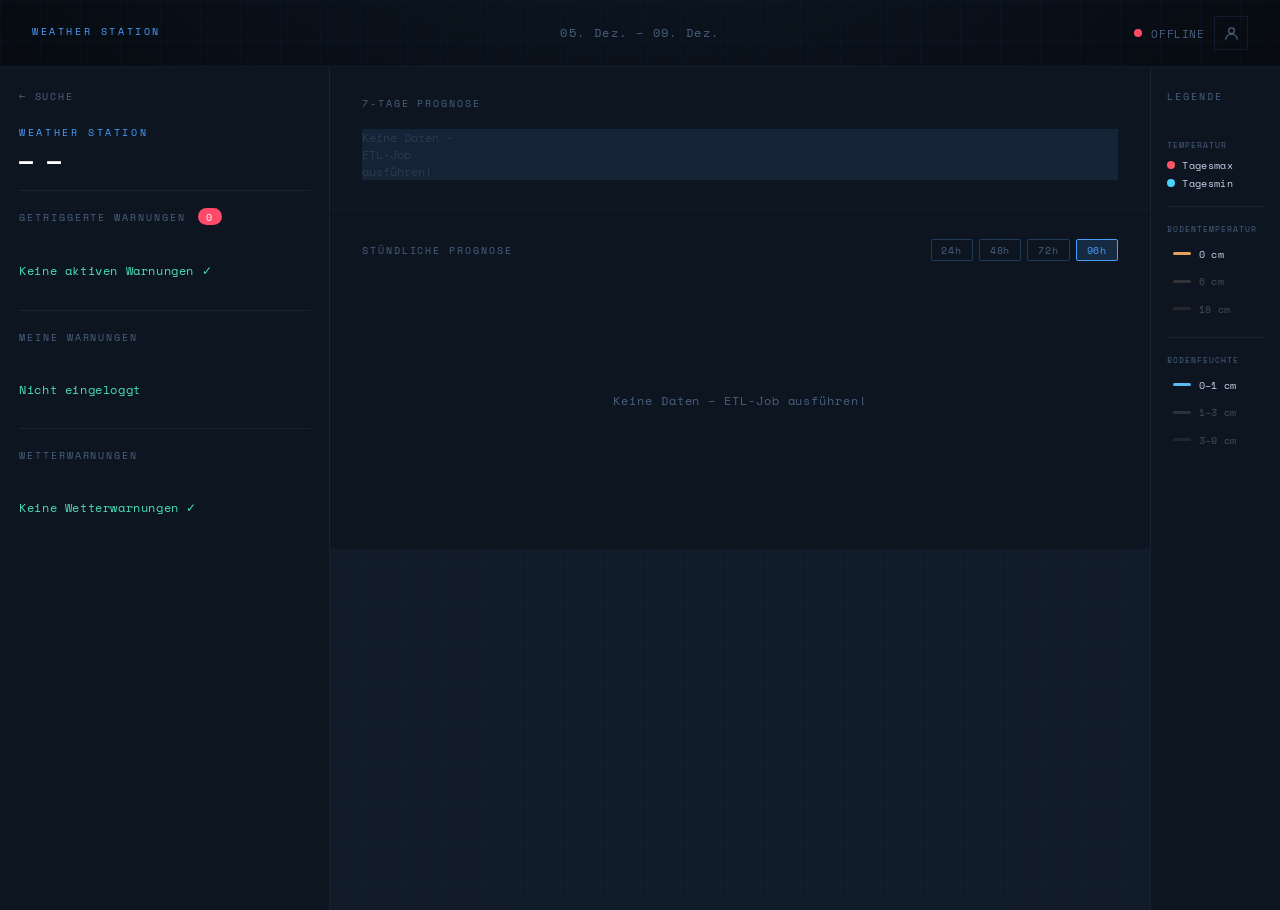
==== commit a6367af1: "Session 6: Active warnings sidebar, email fix & docs Fixes: - Sidebar zeigt jetzt 3 Abschnitte: getr" ====
--- a/frontend/dashboard.html
+++ b/frontend/dashboard.html
@@ -73,9 +73,21 @@
       <div class="sidebar-divider"></div>
 
       <div class="sidebar-alerts">
-        <div class="card-label">AKTIVE WARNUNGEN <span class="alert-count" id="alertCount">0</span></div>
+        <div class="card-label">GETRIGGERTE WARNUNGEN <span class="alert-count" id="alertCount">0</span></div>
+        <div class="alerts-list" id="triggeredList">
+          <div class="no-alerts">Keine aktiven Warnungen ✓</div>
+        </div>
+
+        <div class="sidebar-divider" style="margin-top:.8rem;"></div>
+        <div class="card-label" style="margin-top:.6rem;">MEINE WARNUNGEN</div>
+        <div id="savedWarningsList">
+          <div class="no-alerts">Nicht eingeloggt</div>
+        </div>
+
+        <div class="sidebar-divider" style="margin-top:.8rem;"></div>
+        <div class="card-label" style="margin-top:.6rem;">WETTERWARNUNGEN</div>
         <div class="alerts-list" id="alertsList">
-          <div class="no-alerts">Keine aktiven Warnungen ✓</div>
+          <div class="no-alerts">Keine Wetterwarnungen ✓</div>
         </div>
       </div>
     </aside>
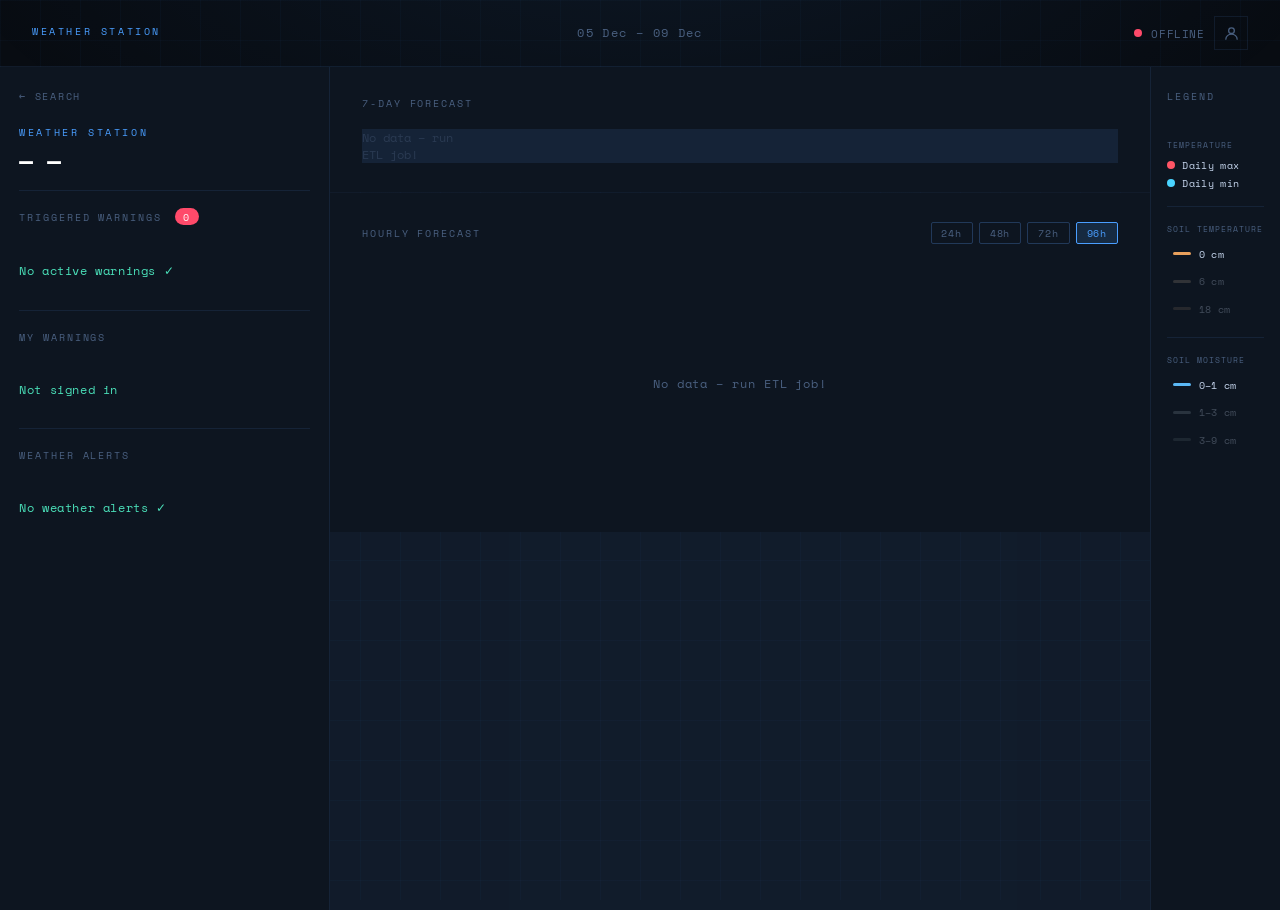
==== commit 170c49c3: "Session 7: Full English translation & presentation Frontend (complete EN translation): - dashboard.h" ====
--- a/frontend/dashboard.html
+++ b/frontend/dashboard.html
@@ -1,5 +1,5 @@
 <!DOCTYPE html>
-<html lang="de">
+<html lang="en">
 <head>
   <meta charset="UTF-8" />
   <meta name="viewport" content="width=device-width, initial-scale=1.0" />
@@ -24,11 +24,11 @@
     </div>
     <div class="header-right">
       <div class="status-dot" id="statusDot"></div>
-      <span class="last-updated" id="lastUpdated">Verbinde...</span>
+      <span class="last-updated" id="lastUpdated">Connecting...</span>
 
       <!-- User menu -->
       <div class="user-menu-wrap">
-        <button class="user-menu-btn" id="userMenuBtn" title="Anmelden">
+        <button class="user-menu-btn" id="userMenuBtn" title="Sign in">
           <svg viewBox="0 0 24 24" fill="none" stroke="currentColor" stroke-width="1.8" stroke-linecap="round" stroke-linejoin="round">
             <circle cx="12" cy="8" r="4"/>
             <path d="M4 20c0-4 3.6-7 8-7s8 3 8 7"/>
@@ -41,14 +41,14 @@
             <div class="user-panel-email" id="userPanelEmail"></div>
           </div>
           <div class="user-panel-section">
-            <div class="user-panel-section-label">AKTIVE WARNUNGEN</div>
+            <div class="user-panel-section-label">ACTIVE WARNINGS</div>
             <div id="userPanelWarnings" style="margin-bottom:.4rem;">
-              <div style="font-size:11px;color:var(--text-dim);font-family:var(--font-mono);">Lädt…</div>
+              <div style="font-size:11px;color:var(--text-dim);font-family:var(--font-mono);">Loading…</div>
             </div>
             <a href="warnings.html" style="font-size:10px;font-family:var(--font-mono);color:var(--accent);text-decoration:none;letter-spacing:.08em;">+ NEUE WARNUNG</a>
           </div>
           <div class="user-panel-footer">
-            <button class="user-panel-btn danger" onclick="userLogout()">ABMELDEN</button>
+            <button class="user-panel-btn danger" onclick="userLogout()">SIGN OUT</button>
           </div>
         </div>
       </div>
@@ -63,7 +63,7 @@
 
     <!-- ░░ LEFT SIDEBAR ░░ -->
     <aside class="sidebar">
-      <a href="index.html" class="back-link">← SUCHE</a>
+      <a href="index.html" class="back-link">← SEARCH</a>
 
       <div class="sidebar-city">
         <span class="station-label">WEATHER STATION</span>
@@ -73,21 +73,21 @@
       <div class="sidebar-divider"></div>
 
       <div class="sidebar-alerts">
-        <div class="card-label">GETRIGGERTE WARNUNGEN <span class="alert-count" id="alertCount">0</span></div>
+        <div class="card-label">TRIGGERED WARNINGS <span class="alert-count" id="alertCount">0</span></div>
         <div class="alerts-list" id="triggeredList">
-          <div class="no-alerts">Keine aktiven Warnungen ✓</div>
+          <div class="no-alerts">No active warnings ✓</div>
         </div>
 
         <div class="sidebar-divider" style="margin-top:.8rem;"></div>
-        <div class="card-label" style="margin-top:.6rem;">MEINE WARNUNGEN</div>
+        <div class="card-label" style="margin-top:.6rem;">MY WARNINGS</div>
         <div id="savedWarningsList">
-          <div class="no-alerts">Nicht eingeloggt</div>
+          <div class="no-alerts">Not signed in</div>
         </div>
 
         <div class="sidebar-divider" style="margin-top:.8rem;"></div>
-        <div class="card-label" style="margin-top:.6rem;">WETTERWARNUNGEN</div>
+        <div class="card-label" style="margin-top:.6rem;">WEATHER ALERTS</div>
         <div class="alerts-list" id="alertsList">
-          <div class="no-alerts">Keine Wetterwarnungen ✓</div>
+          <div class="no-alerts">No weather alerts ✓</div>
         </div>
       </div>
     </aside>
@@ -97,15 +97,15 @@
 
       <!-- 7-day forecast -->
       <section class="card card--forecast">
-        <div class="card-label">7-TAGE PROGNOSE</div>
+        <div class="card-label">7-DAY FORECAST</div>
         <div class="forecast-row" id="forecastRow">
-          <div class="forecast-loading">Lade...</div>
+          <div class="forecast-loading">Loading...</div>
         </div>
       </section>
 
       <!-- Hourly Plot (matplotlib PNG) -->
       <section class="card card--hourly-plot">
-        <div class="card-label">STÜNDLICHE PROGNOSE
+        <div class="card-label">HOURLY FORECAST
           <span class="plot-hours">
             <button class="toggle-btn" data-hours="24" onclick="switchPlotHours(24)">24h</button>
             <button class="toggle-btn" data-hours="48" onclick="switchPlotHours(48)">48h</button>
@@ -114,8 +114,8 @@
           </span>
         </div>
         <div class="hourly-plot-wrapper">
-          <img id="hourlyPlotImg" class="hourly-plot-img" src="" alt="Stündliche Prognose" />
-          <div class="hourly-plot-loading" id="hourlyPlotLoading">Lade Diagramm...</div>
+          <img id="hourlyPlotImg" class="hourly-plot-img" src="" alt="Hourly forecast" />
+          <div class="hourly-plot-loading" id="hourlyPlotLoading">Loading chart...</div>
         </div>
       </section>
 
@@ -123,22 +123,22 @@
 
     <!-- ░░ RIGHT LEGEND PANEL ░░ -->
     <aside class="legend-panel">
-      <div class="card-label">LEGENDE</div>
+      <div class="card-label">LEGEND</div>
 
       <div class="legend-group">
-        <div class="legend-group-title">TEMPERATUR</div>
+        <div class="legend-group-title">TEMPERATURE</div>
         <div class="legend-item">
-          <span class="legend-swatch" style="background:#ff5566;border-radius:50%;width:8px;height:8px"></span>Tagesmax
+          <span class="legend-swatch" style="background:#ff5566;border-radius:50%;width:8px;height:8px"></span>Daily max
         </div>
         <div class="legend-item">
-          <span class="legend-swatch" style="background:#4ad4ff;border-radius:50%;width:8px;height:8px"></span>Tagesmin
+          <span class="legend-swatch" style="background:#4ad4ff;border-radius:50%;width:8px;height:8px"></span>Daily min
         </div>
       </div>
 
       <div class="legend-divider"></div>
 
       <div class="legend-group">
-        <div class="legend-group-title">BODENTEMPERATUR</div>
+        <div class="legend-group-title">SOIL TEMPERATURE</div>
         <button class="legend-btn active" data-type="T" data-depth="0" onclick="toggleSoilDepth('T','0')">
           <span class="legend-swatch" style="background:#e8a05c"></span><span>0 cm</span>
         </button>
@@ -153,7 +153,7 @@
       <div class="legend-divider"></div>
 
       <div class="legend-group">
-        <div class="legend-group-title">BODENFEUCHTE</div>
+        <div class="legend-group-title">SOIL MOISTURE</div>
         <button class="legend-btn active" data-type="M" data-depth="0-1" onclick="toggleSoilDepth('M','0-1')">
           <span class="legend-swatch" style="background:#5bb8f5"></span><span>0–1 cm</span>
         </button>
@@ -177,7 +177,7 @@
       </div>
       <div class="modal-body">
         <img id="modalPlotImg" class="modal-plot-img" src="" alt="" />
-        <div class="modal-loading" id="modalLoading">Lade Stundendaten...</div>
+        <div class="modal-loading" id="modalLoading">Loading hourly data...</div>
       </div>
     </div>
   </div>
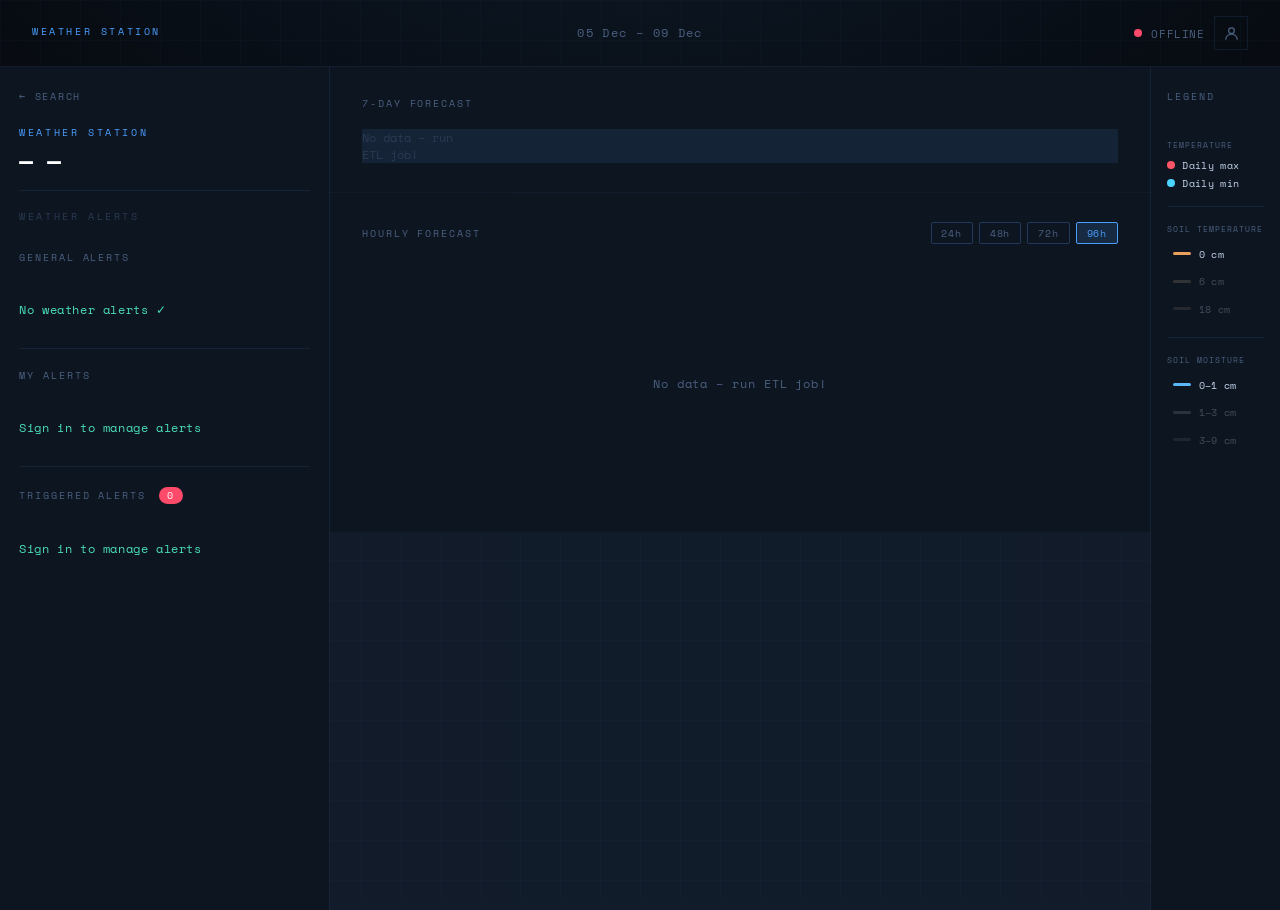
==== commit fe6c811a: "fix: session 7 – three architecture fixes + sidebar restructure - Berlin-Bug: remove auth from /weat" ====
--- a/frontend/dashboard.html
+++ b/frontend/dashboard.html
@@ -73,21 +73,21 @@
       <div class="sidebar-divider"></div>
 
       <div class="sidebar-alerts">
-        <div class="card-label">TRIGGERED WARNINGS <span class="alert-count" id="alertCount">0</span></div>
-        <div class="alerts-list" id="triggeredList">
-          <div class="no-alerts">No active warnings ✓</div>
+        <div class="section-heading">WEATHER ALERTS</div>
+
+        <div class="card-label" style="margin-top:.4rem;">GENERAL ALERTS</div>
+        <div class="alerts-list" id="alertsList">
+          <div class="no-alerts">No weather alerts ✓</div>
         </div>
 
         <div class="sidebar-divider" style="margin-top:.8rem;"></div>
-        <div class="card-label" style="margin-top:.6rem;">MY WARNINGS</div>
-        <div id="savedWarningsList">
-          <div class="no-alerts">Not signed in</div>
-        </div>
+        <div class="card-label" style="margin-top:.6rem;">MY ALERTS</div>
+        <div id="savedWarningsList"></div>
 
         <div class="sidebar-divider" style="margin-top:.8rem;"></div>
-        <div class="card-label" style="margin-top:.6rem;">WEATHER ALERTS</div>
-        <div class="alerts-list" id="alertsList">
-          <div class="no-alerts">No weather alerts ✓</div>
+        <div class="card-label" style="margin-top:.6rem;">TRIGGERED ALERTS <span class="alert-count" id="alertCount">0</span></div>
+        <div class="alerts-list" id="triggeredList">
+          <div class="no-alerts">No triggered alerts ✓</div>
         </div>
       </div>
     </aside>
--- a/frontend/css/style.css
+++ b/frontend/css/style.css
@@ -380,6 +380,29 @@
   display: flex; align-items: center; gap: 0.8rem;
 }
 
+/* ── Sidebar section heading ── */
+.section-heading {
+  font-family: var(--font-mono);
+  font-size: 0.65rem;
+  letter-spacing: 0.25em;
+  color: var(--text-muted);
+  text-transform: uppercase;
+  margin-bottom: 0.6rem;
+}
+
+/* ── Inactive badge on saved alerts ── */
+.chip-badge-inactive {
+  display: inline-block;
+  margin-left: 0.5rem;
+  font-size: 0.55rem;
+  letter-spacing: 0.1em;
+  color: var(--text-muted);
+  border: 1px solid var(--text-muted);
+  border-radius: 3px;
+  padding: 0.05rem 0.3rem;
+  vertical-align: middle;
+}
+
 /* ── Alerts Card ── */
 .alert-count {
   background: var(--danger);
